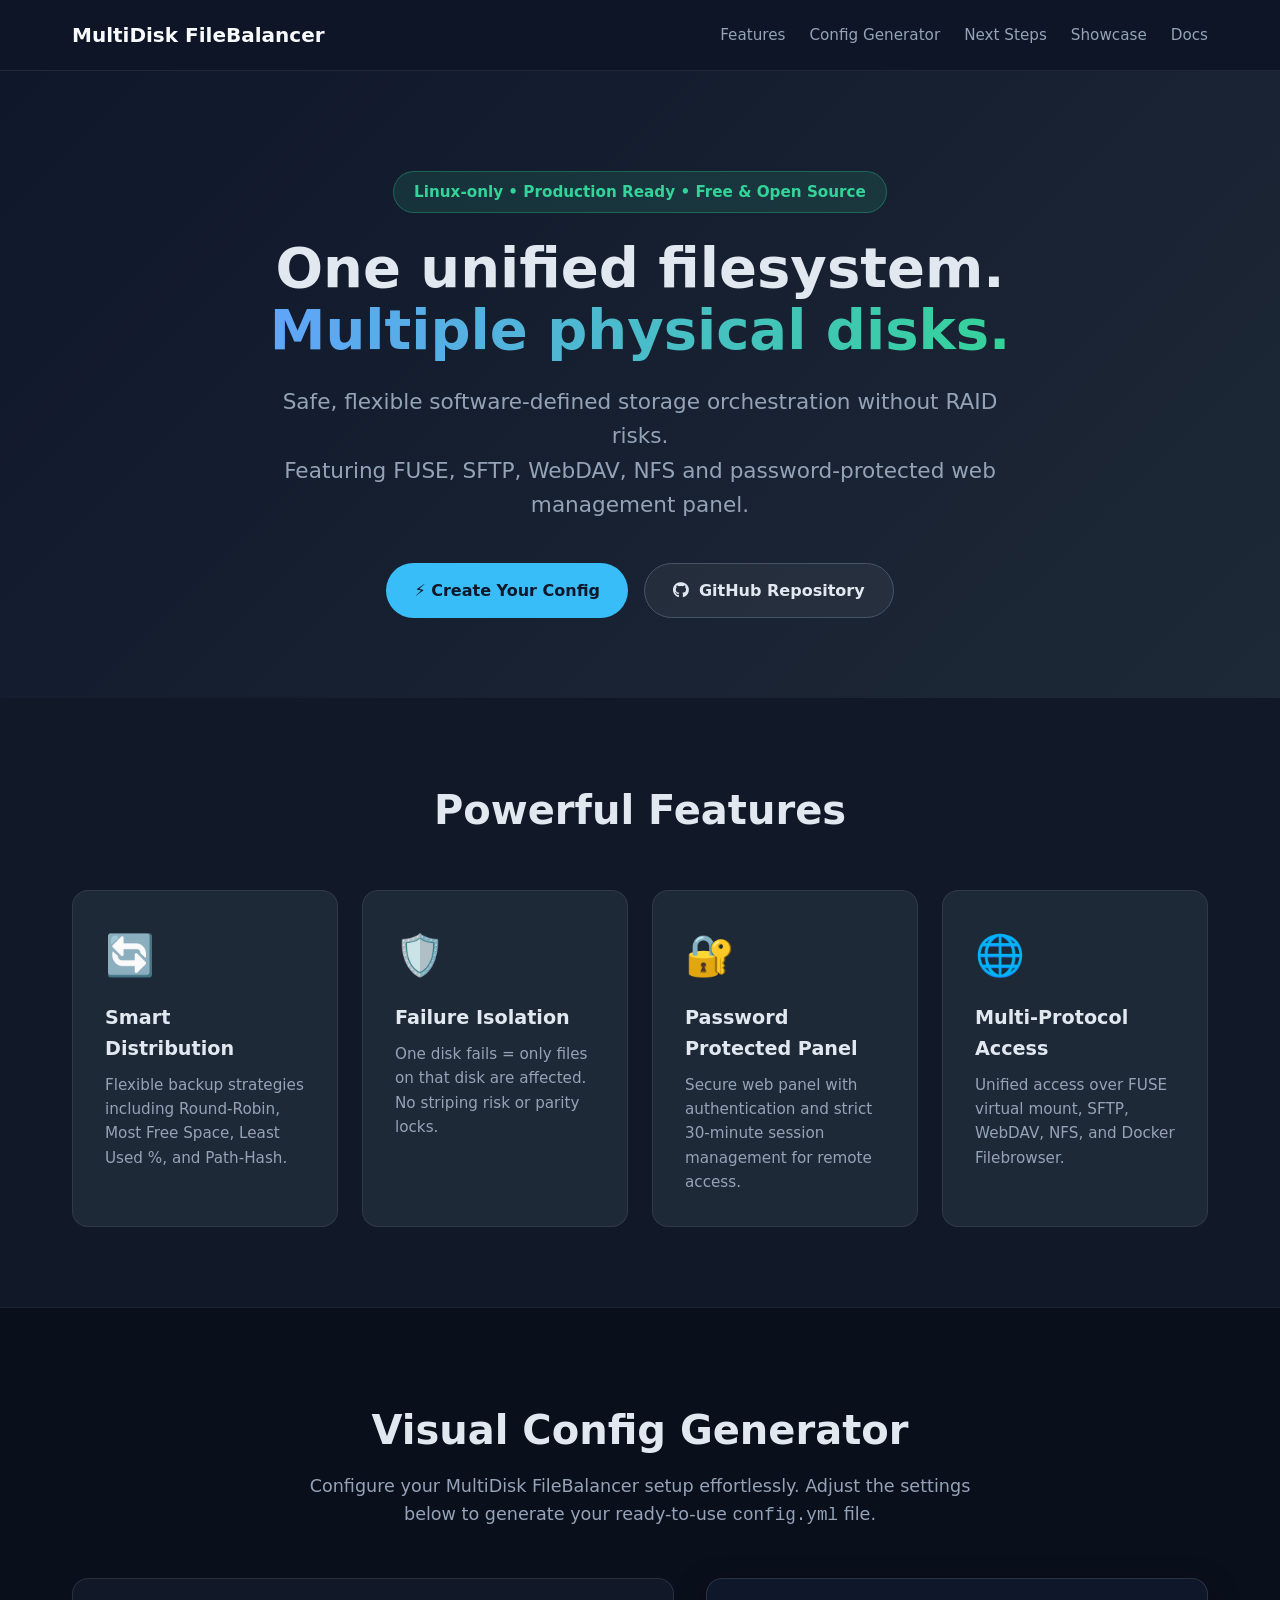
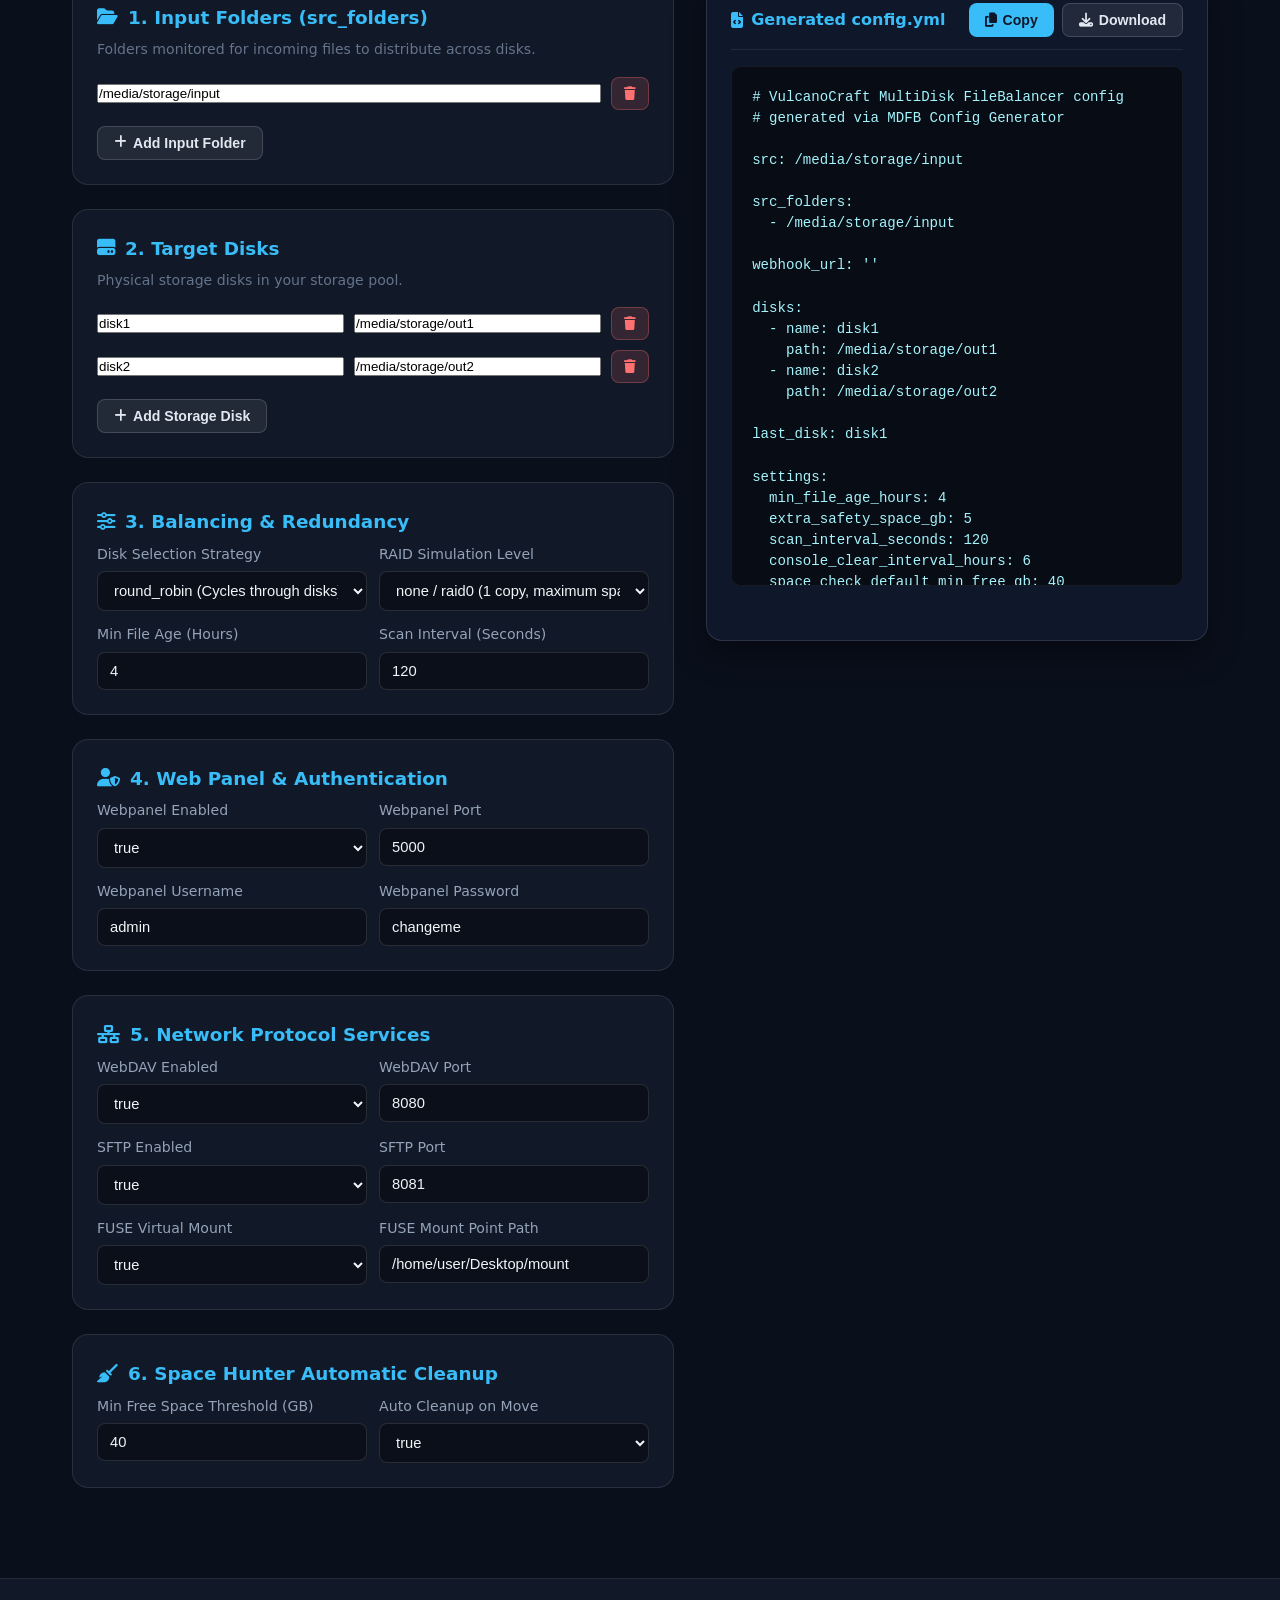
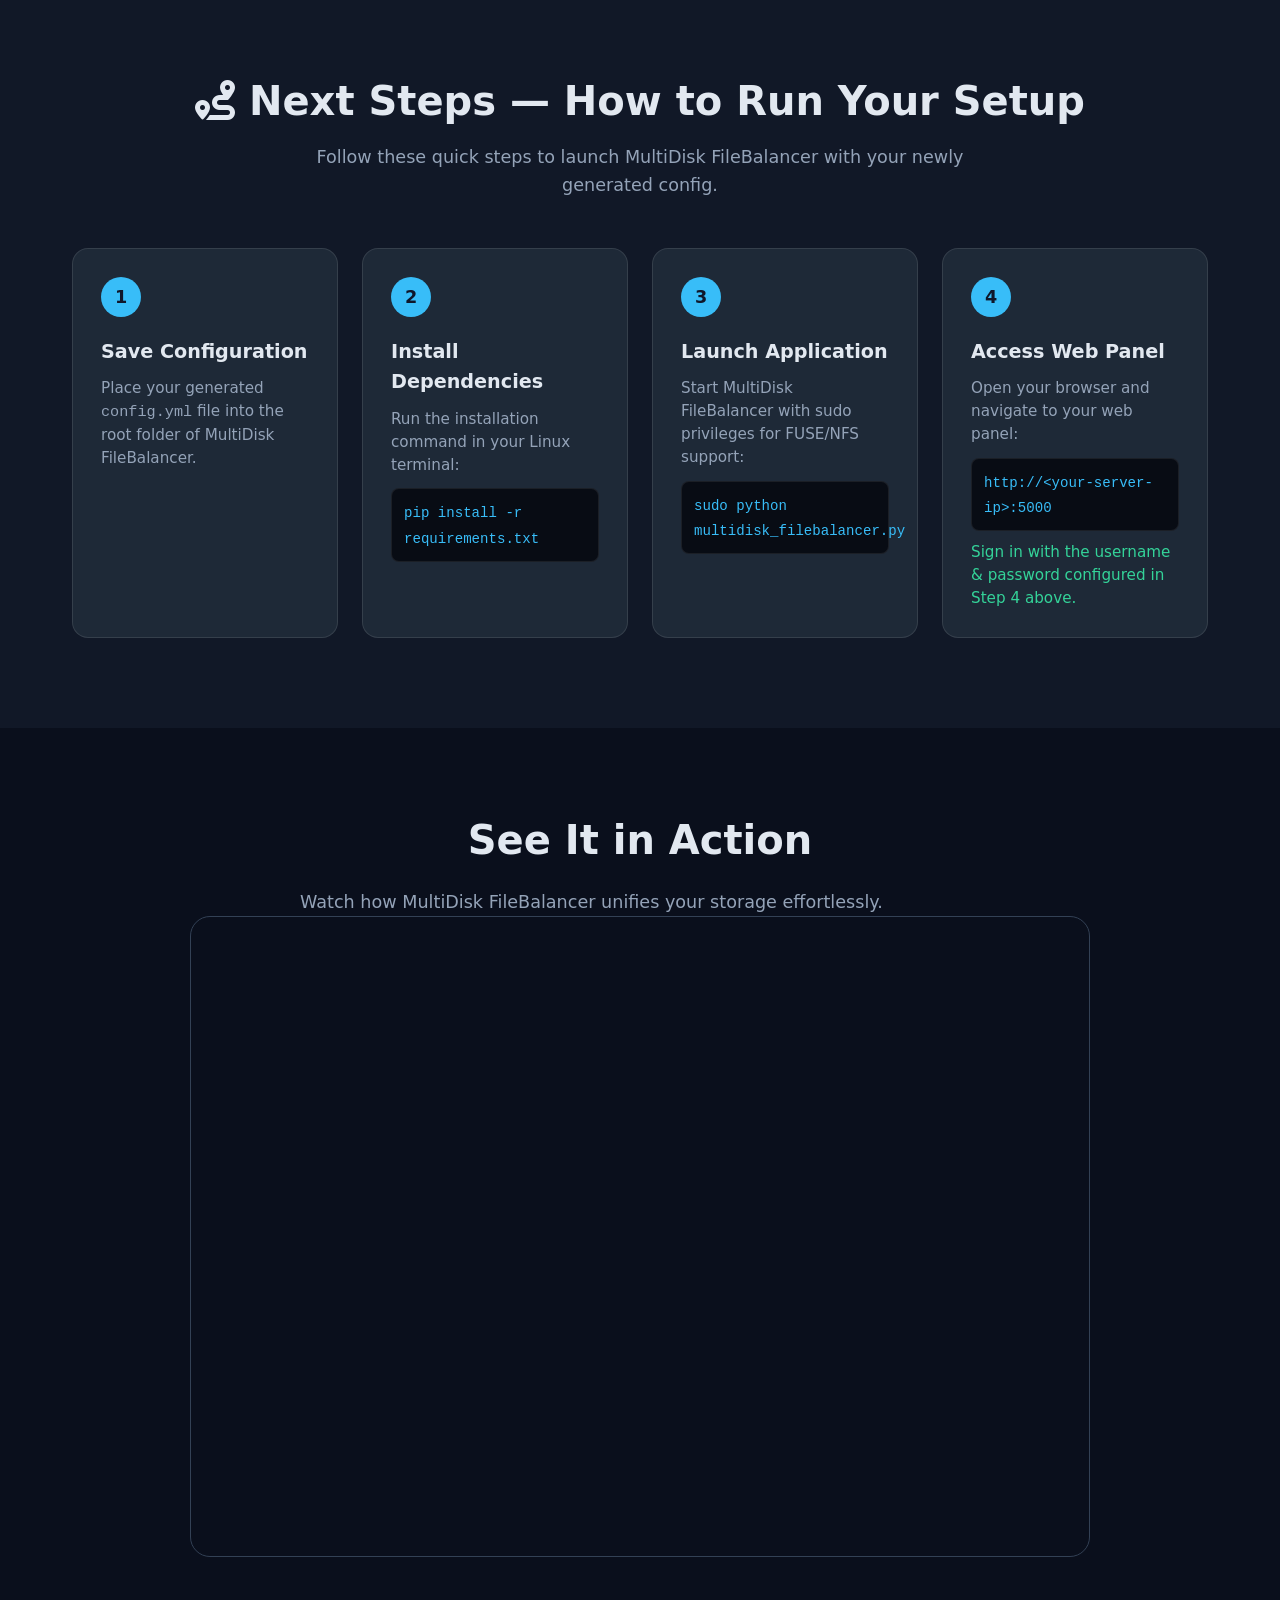
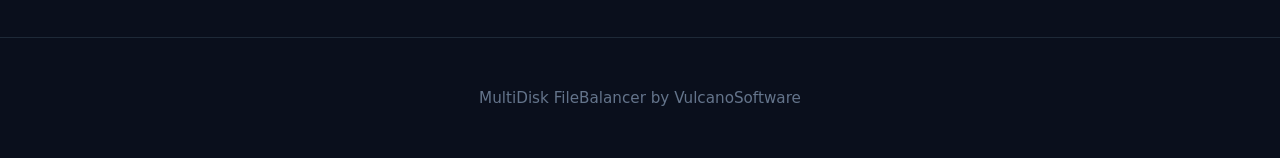
==== showcase_website/index.html @ 79d2a0fc "Add password protection, 30-min session timeout and static config generator website Co-authored-by: " ====
<!DOCTYPE html>
<html lang="en">
<head>
  <meta charset="UTF-8">
  <meta name="viewport" content="width=device-width, initial-scale=1.0">
  <title>MultiDisk FileBalancer — Config Generator & Storage Orchestration</title>
  <link rel="stylesheet" href="styles.css">
  <link rel="stylesheet" href="https://cdnjs.cloudflare.com/ajax/libs/font-awesome/6.6.0/css/all.min.css">
</head>
<body>

  <!-- Navigation -->
  <header class="navbar">
    <div class="container nav-container">
      <div class="brand">
        <img src="../logo.png" alt="MDFB Logo" class="nav-logo" onerror="this.style.display='none'">
        <span class="brand-name">MultiDisk FileBalancer</span>
      </div>
      <nav class="nav-links">
        <a href="#features">Features</a>
        <a href="#config-generator">Config Generator</a>
        <a href="#next-steps">Next Steps</a>
        <a href="#video">Showcase</a>
        <a href="https://docs.mdfb.vulcanocraft.com/" target="_blank">Docs</a>
      </nav>
    </div>
  </header>

  <!-- Hero -->
  <section class="hero">
    <div class="container">
      <div class="badge">Linux-only • Production Ready • Free & Open Source</div>
      
      <h1>One unified filesystem.<br>
      <span>Multiple physical disks.</span></h1>
      
      <p class="subtitle">
        Safe, flexible software-defined storage orchestration without RAID risks.<br>
        Featuring FUSE, SFTP, WebDAV, NFS and password-protected web management panel.
      </p>

      <div class="cta-buttons">
        <a href="#config-generator" class="btn primary">
          ⚡ Create Your Config
        </a>
        <a href="https://github.com/VulcanoSoftware/MultiDiskFileBalancer" target="_blank" class="btn secondary">
          <i class="fab fa-github"></i> GitHub Repository
        </a>
      </div>
    </div>
  </section>

  <!-- Features -->
  <section id="features" class="features">
    <div class="container">
      <h2>Powerful Features</h2>
      <div class="grid">
        <div class="card">
          <div class="icon">🔄</div>
          <h3>Smart Distribution</h3>
          <p>Flexible backup strategies including Round-Robin, Most Free Space, Least Used %, and Path-Hash.</p>
        </div>
        <div class="card">
          <div class="icon">🛡️</div>
          <h3>Failure Isolation</h3>
          <p>One disk fails = only files on that disk are affected. No striping risk or parity locks.</p>
        </div>
        <div class="card">
          <div class="icon">🔐</div>
          <h3>Password Protected Panel</h3>
          <p>Secure web panel with authentication and strict 30-minute session management for remote access.</p>
        </div>
        <div class="card">
          <div class="icon">🌐</div>
          <h3>Multi-Protocol Access</h3>
          <p>Unified access over FUSE virtual mount, SFTP, WebDAV, NFS, and Docker Filebrowser.</p>
        </div>
      </div>
    </div>
  </section>

  <!-- Interactive Config Generator -->
  <section id="config-generator" class="generator-section">
    <div class="container">
      <div class="section-header">
        <h2>Visual Config Generator</h2>
        <p class="section-subtitle">Configure your MultiDisk FileBalancer setup effortlessly. Adjust the settings below to generate your ready-to-use <code>config.yml</code> file.</p>
      </div>

      <div class="generator-layout">
        <!-- Form Options -->
        <div class="generator-form">
          <!-- Step 1: Input Folders -->
          <div class="form-group-card">
            <h3><i class="fas fa-folder-open"></i> 1. Input Folders (src_folders)</h3>
            <p class="form-hint">Folders monitored for incoming files to distribute across disks.</p>
            <div id="srcFoldersContainer" class="dynamic-list"></div>
            <button type="button" class="btn-sm secondary" id="addSrcFolderBtn"><i class="fas fa-plus"></i> Add Input Folder</button>
          </div>

          <!-- Step 2: Storage Disks -->
          <div class="form-group-card">
            <h3><i class="fas fa-hdd"></i> 2. Target Disks</h3>
            <p class="form-hint">Physical storage disks in your storage pool.</p>
            <div id="disksContainer" class="dynamic-list"></div>
            <button type="button" class="btn-sm secondary" id="addDiskBtn"><i class="fas fa-plus"></i> Add Storage Disk</button>
          </div>

          <!-- Step 3: Strategy & RAID Simulation -->
          <div class="form-group-card">
            <h3><i class="fas fa-sliders-h"></i> 3. Balancing & Redundancy</h3>
            <div class="form-grid">
              <div class="field">
                <label for="cfg_backup_strategy">Disk Selection Strategy</label>
                <select id="cfg_backup_strategy">
                  <option value="round_robin">round_robin (Cycles through disks)</option>
                  <option value="most_free_space">most_free_space (Picks disk with most free bytes)</option>
                  <option value="least_used_pct">least_used_pct (Picks disk with lowest % used)</option>
                  <option value="path_hash">path_hash (Deterministic hash-based placement)</option>
                </select>
              </div>
              <div class="field">
                <label for="cfg_raid_simulation">RAID Simulation Level</label>
                <select id="cfg_raid_simulation">
                  <option value="none">none / raid0 (1 copy, maximum space)</option>
                  <option value="raid1">raid1 (2 copies mirrored)</option>
                  <option value="raid5">raid5 (2 copies software raid)</option>
                  <option value="raid6">raid6 (3 copies software raid)</option>
                  <option value="raid10">raid10 (2 copies in pair)</option>
                </select>
              </div>
              <div class="field">
                <label for="cfg_min_file_age_hours">Min File Age (Hours)</label>
                <input type="number" id="cfg_min_file_age_hours" value="4" min="0">
              </div>
              <div class="field">
                <label for="cfg_scan_interval_seconds">Scan Interval (Seconds)</label>
                <input type="number" id="cfg_scan_interval_seconds" value="120" min="1">
              </div>
            </div>
          </div>

          <!-- Step 4: Web Management Panel & Security -->
          <div class="form-group-card">
            <h3><i class="fas fa-user-shield"></i> 4. Web Panel & Authentication</h3>
            <div class="form-grid">
              <div class="field">
                <label for="cfg_webpanel_enabled">Webpanel Enabled</label>
                <select id="cfg_webpanel_enabled">
                  <option value="true">true</option>
                  <option value="false">false</option>
                </select>
              </div>
              <div class="field">
                <label for="cfg_webpanel_port">Webpanel Port</label>
                <input type="number" id="cfg_webpanel_port" value="5000" min="1" max="65535">
              </div>
              <div class="field">
                <label for="cfg_webpanel_username">Webpanel Username</label>
                <input type="text" id="cfg_webpanel_username" value="admin" placeholder="admin">
              </div>
              <div class="field">
                <label for="cfg_webpanel_password">Webpanel Password</label>
                <input type="text" id="cfg_webpanel_password" value="changeme" placeholder="Password">
              </div>
            </div>
          </div>

          <!-- Step 5: Network Access Services -->
          <div class="form-group-card">
            <h3><i class="fas fa-network-wired"></i> 5. Network Protocol Services</h3>
            <div class="form-grid">
              <div class="field">
                <label for="cfg_webdav_enabled">WebDAV Enabled</label>
                <select id="cfg_webdav_enabled">
                  <option value="true">true</option>
                  <option value="false">false</option>
                </select>
              </div>
              <div class="field">
                <label for="cfg_webdav_port">WebDAV Port</label>
                <input type="number" id="cfg_webdav_port" value="8080" min="1" max="65535">
              </div>
              <div class="field">
                <label for="cfg_sftp_enabled">SFTP Enabled</label>
                <select id="cfg_sftp_enabled">
                  <option value="true">true</option>
                  <option value="false">false</option>
                </select>
              </div>
              <div class="field">
                <label for="cfg_sftp_port">SFTP Port</label>
                <input type="number" id="cfg_sftp_port" value="8081" min="1" max="65535">
              </div>
              <div class="field">
                <label for="cfg_fuse_enabled">FUSE Virtual Mount</label>
                <select id="cfg_fuse_enabled">
                  <option value="true">true</option>
                  <option value="false">false</option>
                </select>
              </div>
              <div class="field">
                <label for="cfg_fuse_mount_point">FUSE Mount Point Path</label>
                <input type="text" id="cfg_fuse_mount_point" value="/home/user/Desktop/mount">
              </div>
            </div>
          </div>

          <!-- Step 6: Space Hunter Cleanup -->
          <div class="form-group-card">
            <h3><i class="fas fa-broom"></i> 6. Space Hunter Automatic Cleanup</h3>
            <div class="form-grid">
              <div class="field">
                <label for="cfg_space_check_default_min_free_gb">Min Free Space Threshold (GB)</label>
                <input type="number" id="cfg_space_check_default_min_free_gb" value="40" min="0">
              </div>
              <div class="field">
                <label for="cfg_auto_cleanup_on_move">Auto Cleanup on Move</label>
                <select id="cfg_auto_cleanup_on_move">
                  <option value="true">true</option>
                  <option value="false">false</option>
                </select>
              </div>
            </div>
          </div>
        </div>

        <!-- Output Preview -->
        <div class="generator-preview">
          <div class="preview-card">
            <div class="preview-header">
              <span class="preview-title"><i class="fas fa-file-code"></i> Generated config.yml</span>
              <div class="preview-actions">
                <button type="button" class="btn-sm primary" id="copyConfigBtn"><i class="fas fa-copy"></i> Copy</button>
                <button type="button" class="btn-sm secondary" id="downloadConfigBtn"><i class="fas fa-download"></i> Download</button>
              </div>
            </div>
            <pre class="yaml-output" id="yamlOutput"></pre>
            <div class="copy-status" id="copyStatus"></div>
          </div>
        </div>
      </div>
    </div>
  </section>

  <!-- Next Steps Guide -->
  <section id="next-steps" class="next-steps-section">
    <div class="container">
      <div class="section-header">
        <h2><i class="fas fa-route"></i> Next Steps — How to Run Your Setup</h2>
        <p class="section-subtitle">Follow these quick steps to launch MultiDisk FileBalancer with your newly generated config.</p>
      </div>

      <div class="steps-grid">
        <div class="step-card">
          <div class="step-number">1</div>
          <h3>Save Configuration</h3>
          <p>Place your generated <code>config.yml</code> file into the root folder of MultiDisk FileBalancer.</p>
        </div>

        <div class="step-card">
          <div class="step-number">2</div>
          <h3>Install Dependencies</h3>
          <p>Run the installation command in your Linux terminal:</p>
          <div class="code-box">
            <code>pip install -r requirements.txt</code>
          </div>
        </div>

        <div class="step-card">
          <div class="step-number">3</div>
          <h3>Launch Application</h3>
          <p>Start MultiDisk FileBalancer with sudo privileges for FUSE/NFS support:</p>
          <div class="code-box">
            <code>sudo python multidisk_filebalancer.py</code>
          </div>
        </div>

        <div class="step-card">
          <div class="step-number">4</div>
          <h3>Access Web Panel</h3>
          <p>Open your browser and navigate to your web panel:</p>
          <div class="code-box">
            <code>http://&lt;your-server-ip&gt;:5000</code>
          </div>
          <p class="step-hint">Sign in with the username & password configured in Step 4 above.</p>
        </div>
      </div>
    </div>
  </section>

  <!-- Showcase Video -->
  <section id="video" class="showcase-video">
    <div class="container">
      <h2>See It in Action</h2>
      <p class="section-subtitle">Watch how MultiDisk FileBalancer unifies your storage effortlessly.</p>
      <div class="video-wrapper">
        <iframe
          src="https://www.youtube.com/embed/DjFaZPutRro"
          title="MultiDisk FileBalancer Showcase"
          frameborder="0"
          allow="accelerometer; autoplay; clipboard-write; encrypted-media; gyroscope; picture-in-picture; web-share"
          allowfullscreen>
        </iframe>
      </div>
    </div>
  </section>

  <footer>
    <p>MultiDisk FileBalancer by VulcanoSoftware</p>
  </footer>

  <script src="script.js"></script>
</body>
</html>
---- showcase_website/styles.css ----
* {
  margin: 0;
  padding: 0;
  box-sizing: border-box;
}

body {
  font-family: 'Inter', system-ui, -apple-system, sans-serif;
  background: #0a0f1c;
  color: #e2e8f0;
  line-height: 1.6;
}

.container {
  max-width: 1200px;
  margin: 0 auto;
  padding: 0 2rem;
}

/* Navbar */
.navbar {
  background: rgba(15, 23, 42, 0.85);
  backdrop-filter: blur(12px);
  position: sticky;
  top: 0;
  z-index: 100;
  border-bottom: 1px solid rgba(255, 255, 255, 0.08);
}

.nav-container {
  display: flex;
  align-items: center;
  justify-content: space-between;
  height: 70px;
}

.brand {
  display: flex;
  align-items: center;
  gap: 12px;
}

.nav-logo {
  width: 36px;
  height: 36px;
}

.brand-name {
  font-size: 1.25rem;
  font-weight: 750;
  color: #f8fafc;
}

.nav-links {
  display: flex;
  gap: 1.5rem;
}

.nav-links a {
  color: #94a3b8;
  text-decoration: none;
  font-size: 0.95rem;
  font-weight: 500;
  transition: color 0.2s;
}

.nav-links a:hover {
  color: #38bdf8;
}

/* Hero */
.hero {
  background: linear-gradient(135deg, #0f172a 0%, #1e2937 100%);
  padding: 100px 0 80px;
  text-align: center;
}

.badge {
  display: inline-block;
  background: rgba(52, 211, 153, 0.12);
  border: 1px solid rgba(52, 211, 153, 0.3);
  color: #34d399;
  padding: 8px 20px;
  border-radius: 9999px;
  font-size: 0.95rem;
  margin-bottom: 1.5rem;
  font-weight: 600;
}

h1 {
  font-size: 3.5rem;
  font-weight: 800;
  line-height: 1.1;
  margin-bottom: 1.5rem;
}

h1 span {
  background: linear-gradient(to right, #60a5fa, #34d399);
  -webkit-background-clip: text;
  -webkit-text-fill-color: transparent;
}

.subtitle {
  font-size: 1.35rem;
  color: #94a3b8;
  max-width: 720px;
  margin: 0 auto 2.5rem;
}

.cta-buttons {
  display: flex;
  gap: 1rem;
  justify-content: center;
  flex-wrap: wrap;
}

.btn {
  padding: 14px 28px;
  border-radius: 9999px;
  font-weight: 600;
  text-decoration: none;
  display: inline-flex;
  align-items: center;
  gap: 10px;
  transition: all 0.3s;
  cursor: pointer;
  border: none;
  font-size: 1rem;
}

.btn.primary {
  background: #38bdf8;
  color: #0f172a;
}

.btn.secondary {
  border: 1px solid #475569;
  background: rgba(255, 255, 255, 0.05);
  color: #e2e8f0;
}

.btn:hover {
  transform: translateY(-2px);
  filter: brightness(1.1);
}

.btn-sm {
  padding: 8px 16px;
  border-radius: 8px;
  font-size: 0.88rem;
  font-weight: 600;
  cursor: pointer;
  display: inline-flex;
  align-items: center;
  gap: 6px;
  border: none;
  transition: all 0.2s;
}

.btn-sm.primary {
  background: #38bdf8;
  color: #0f172a;
}

.btn-sm.secondary {
  background: rgba(255, 255, 255, 0.08);
  border: 1px solid rgba(255, 255, 255, 0.15);
  color: #e2e8f0;
}

.btn-sm:hover {
  filter: brightness(1.15);
}

.btn-icon {
  background: rgba(255, 112, 112, 0.15);
  border: 1px solid rgba(255, 112, 112, 0.3);
  color: #ff7070;
  padding: 8px 12px;
  border-radius: 8px;
  cursor: pointer;
  transition: all 0.2s;
}

.btn-icon:hover {
  background: rgba(255, 112, 112, 0.3);
}

/* Features */
.features {
  padding: 80px 0;
  background: #111827;
}

.features h2 {
  text-align: center;
  font-size: 2.5rem;
  margin-bottom: 3rem;
}

.grid {
  display: grid;
  grid-template-columns: repeat(auto-fit, minmax(260px, 1fr));
  gap: 1.5rem;
}

.card {
  background: #1e2937;
  padding: 2rem;
  border-radius: 16px;
  border: 1px solid rgba(255, 255, 255, 0.08);
  transition: all 0.3s;
}

.card:hover {
  transform: translateY(-6px);
  border-color: rgba(56, 189, 248, 0.4);
}

.card h3 {
  margin-bottom: 8px;
  font-size: 1.2rem;
}

.card p {
  color: #94a3b8;
  font-size: 0.95rem;
}

.icon {
  font-size: 2.5rem;
  margin-bottom: 1rem;
}

/* Config Generator Section */
.generator-section {
  padding: 90px 0;
  background: #0a0f1c;
  border-top: 1px solid rgba(255, 255, 255, 0.08);
}

.section-header {
  text-align: center;
  margin-bottom: 3rem;
}

.section-header h2 {
  font-size: 2.5rem;
  font-weight: 800;
  margin-bottom: 10px;
}

.section-subtitle {
  color: #94a3b8;
  font-size: 1.1rem;
  max-width: 680px;
  margin: 0 auto;
}

.generator-layout {
  display: grid;
  grid-template-columns: 1.2fr 1fr;
  gap: 2rem;
  align-items: start;
}

.generator-form {
  display: grid;
  gap: 1.5rem;
}

.form-group-card {
  background: #111827;
  border: 1px solid rgba(255, 255, 255, 0.1);
  padding: 1.5rem;
  border-radius: 16px;
}

.form-group-card h3 {
  font-size: 1.15rem;
  font-weight: 700;
  margin-bottom: 6px;
  color: #38bdf8;
  display: flex;
  align-items: center;
  gap: 10px;
}

.form-hint {
  font-size: 0.88rem;
  color: #64748b;
  margin-bottom: 1rem;
}

.dynamic-list {
  display: grid;
  gap: 10px;
  margin-bottom: 1rem;
}

.list-row {
  display: flex;
  gap: 10px;
  align-items: center;
}

.list-row input {
  flex: 1;
}

.form-grid {
  display: grid;
  grid-template-columns: repeat(2, minmax(0, 1fr));
  gap: 12px;
}

.field label {
  display: block;
  font-size: 0.88rem;
  color: #94a3b8;
  margin-bottom: 6px;
  font-weight: 500;
}

.field input,
.field select {
  width: 100%;
  padding: 10px 12px;
  border-radius: 8px;
  border: 1px solid rgba(255, 255, 255, 0.12);
  background: #0b0f19;
  color: #f1f5f9;
  outline: none;
  font-size: 0.92rem;
  transition: border-color 0.2s;
}

.field input:focus,
.field select:focus {
  border-color: #38bdf8;
}

/* YAML Preview */
.generator-preview {
  position: sticky;
  top: 90px;
}

.preview-card {
  background: #0f172a;
  border: 1px solid rgba(255, 255, 255, 0.12);
  border-radius: 16px;
  padding: 1.5rem;
  box-shadow: 0 12px 32px rgba(0, 0, 0, 0.4);
}

.preview-header {
  display: flex;
  align-items: center;
  justify-content: space-between;
  gap: 10px;
  margin-bottom: 1rem;
  padding-bottom: 12px;
  border-bottom: 1px solid rgba(255, 255, 255, 0.08);
}

.preview-title {
  font-weight: 700;
  font-size: 1rem;
  color: #38bdf8;
  display: flex;
  align-items: center;
  gap: 8px;
}

.preview-actions {
  display: flex;
  gap: 8px;
}

.yaml-output {
  background: #080c14;
  color: #a5f3fc;
  padding: 1.25rem;
  border-radius: 10px;
  font-family: ui-monospace, SFMono-Regular, Menlo, Monaco, Consolas, monospace;
  font-size: 0.88rem;
  line-height: 1.5;
  max-height: 520px;
  overflow-y: auto;
  border: 1px solid rgba(255, 255, 255, 0.06);
  white-space: pre-wrap;
  word-break: break-all;
}

.copy-status {
  margin-top: 10px;
  font-size: 0.88rem;
  color: #34d399;
  min-height: 20px;
  font-weight: 600;
  opacity: 0;
  transition: opacity 0.3s;
}

.copy-status.active {
  opacity: 1;
}

/* Next Steps Section */
.next-steps-section {
  padding: 90px 0;
  background: #111827;
  border-top: 1px solid rgba(255, 255, 255, 0.08);
}

.steps-grid {
  display: grid;
  grid-template-columns: repeat(auto-fit, minmax(260px, 1fr));
  gap: 1.5rem;
  margin-top: 2rem;
}

.step-card {
  background: #1e2937;
  border: 1px solid rgba(255, 255, 255, 0.1);
  border-radius: 16px;
  padding: 1.75rem;
  position: relative;
}

.step-number {
  width: 40px;
  height: 40px;
  border-radius: 50%;
  background: #38bdf8;
  color: #0f172a;
  display: flex;
  align-items: center;
  justify-content: center;
  font-weight: 800;
  font-size: 1.1rem;
  margin-bottom: 1.25rem;
}

.step-card h3 {
  font-size: 1.2rem;
  margin-bottom: 10px;
}

.step-card p {
  color: #94a3b8;
  font-size: 0.95rem;
  line-height: 1.5;
}

.code-box {
  margin-top: 12px;
  background: #080c14;
  padding: 10px 12px;
  border-radius: 8px;
  border: 1px solid rgba(255, 255, 255, 0.08);
}

.code-box code {
  color: #38bdf8;
  font-family: ui-monospace, SFMono-Regular, Menlo, Monaco, Consolas, monospace;
  font-size: 0.88rem;
}

.step-hint {
  margin-top: 10px;
  font-size: 0.85rem;
  color: #34d399 !important;
}

/* Showcase Video */
.showcase-video {
  padding: 80px 0;
  background: #0a0f1c;
}

.showcase-video h2 {
  text-align: center;
  font-size: 2.5rem;
  margin-bottom: 1rem;
}

.video-wrapper {
  position: relative;
  padding-bottom: 56.25%;
  height: 0;
  overflow: hidden;
  border-radius: 20px;
  border: 1px solid #334155;
  max-width: 900px;
  margin: 0 auto;
}

.video-wrapper iframe {
  position: absolute;
  top: 0;
  left: 0;
  width: 100%;
  height: 100%;
}

/* Footer */
footer {
  text-align: center;
  padding: 3rem 0;
  background: #0a0f1c;
  border-top: 1px solid #1e2937;
  color: #64748b;
  font-size: 0.95rem;
}

@media (max-width: 992px) {
  .generator-layout {
    grid-template-columns: 1fr;
  }
  .generator-preview {
    position: static;
  }
  .form-grid {
    grid-template-columns: 1fr;
  }
}
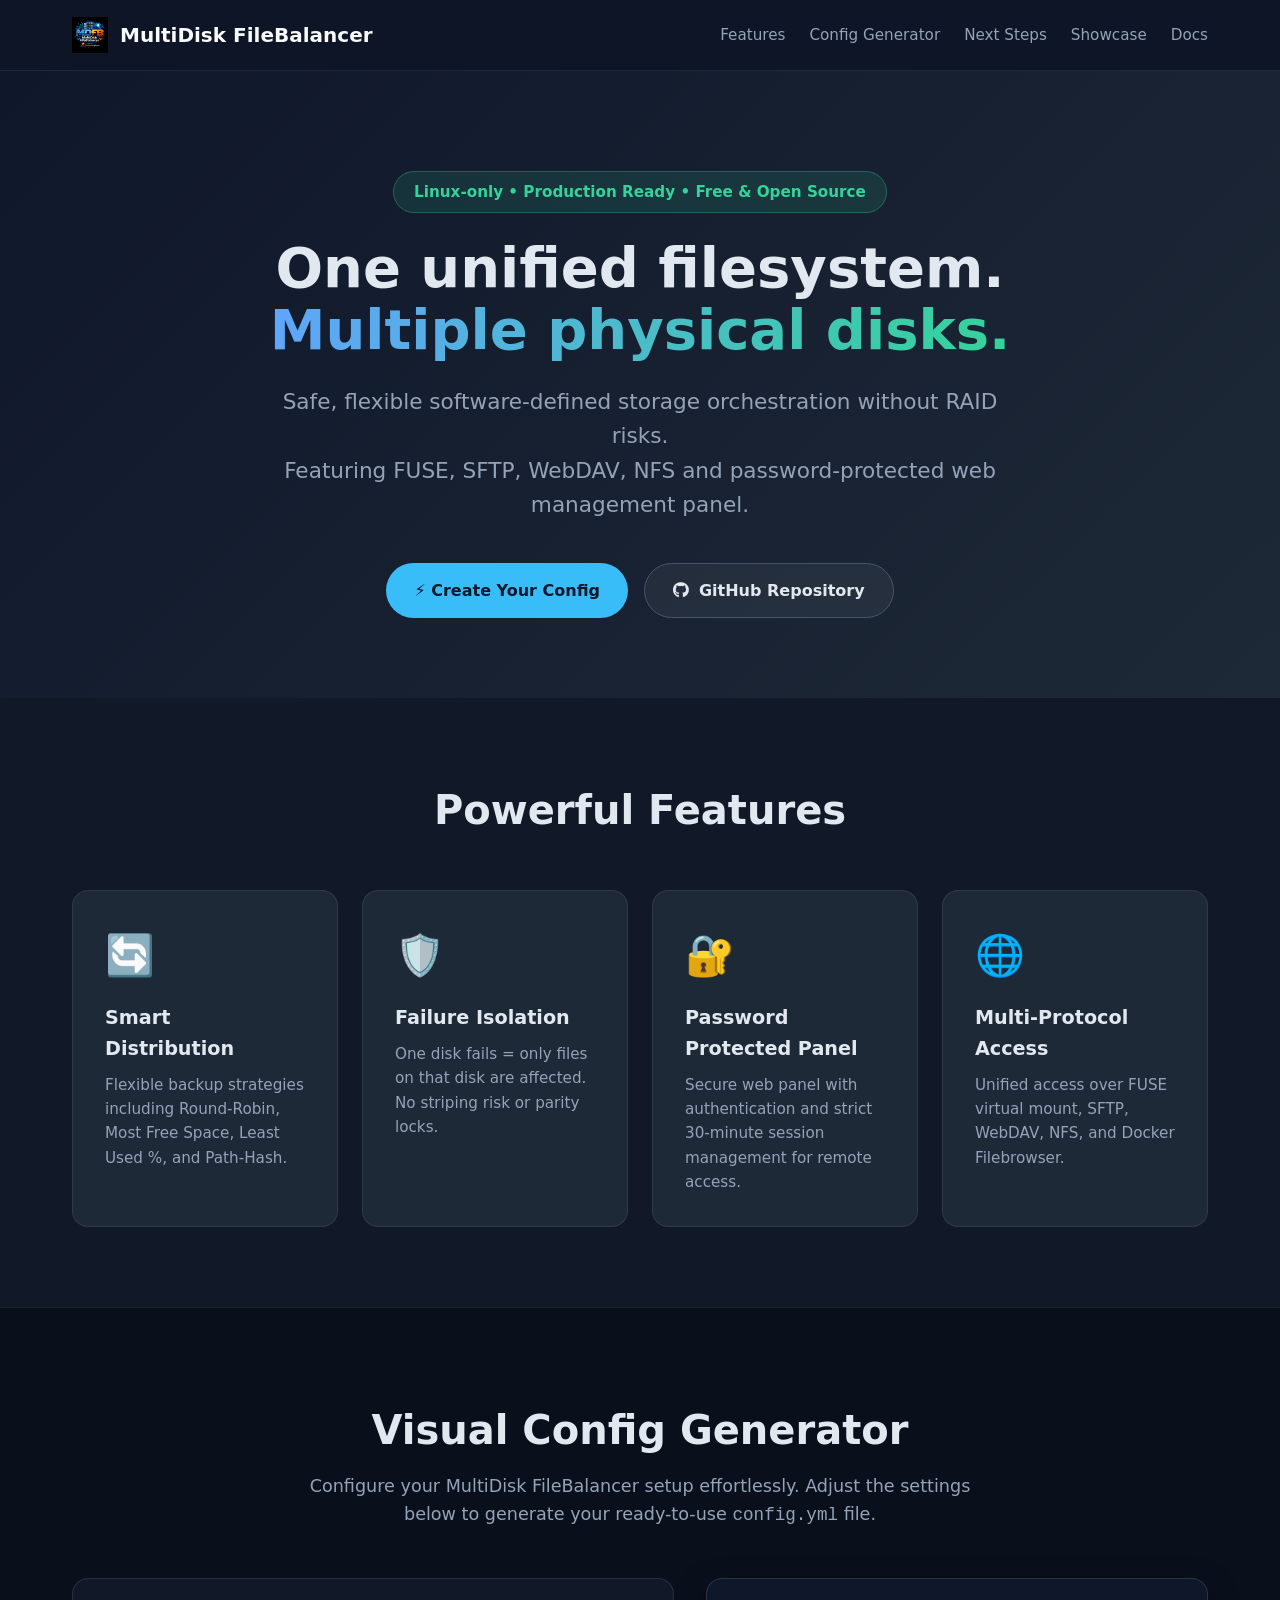
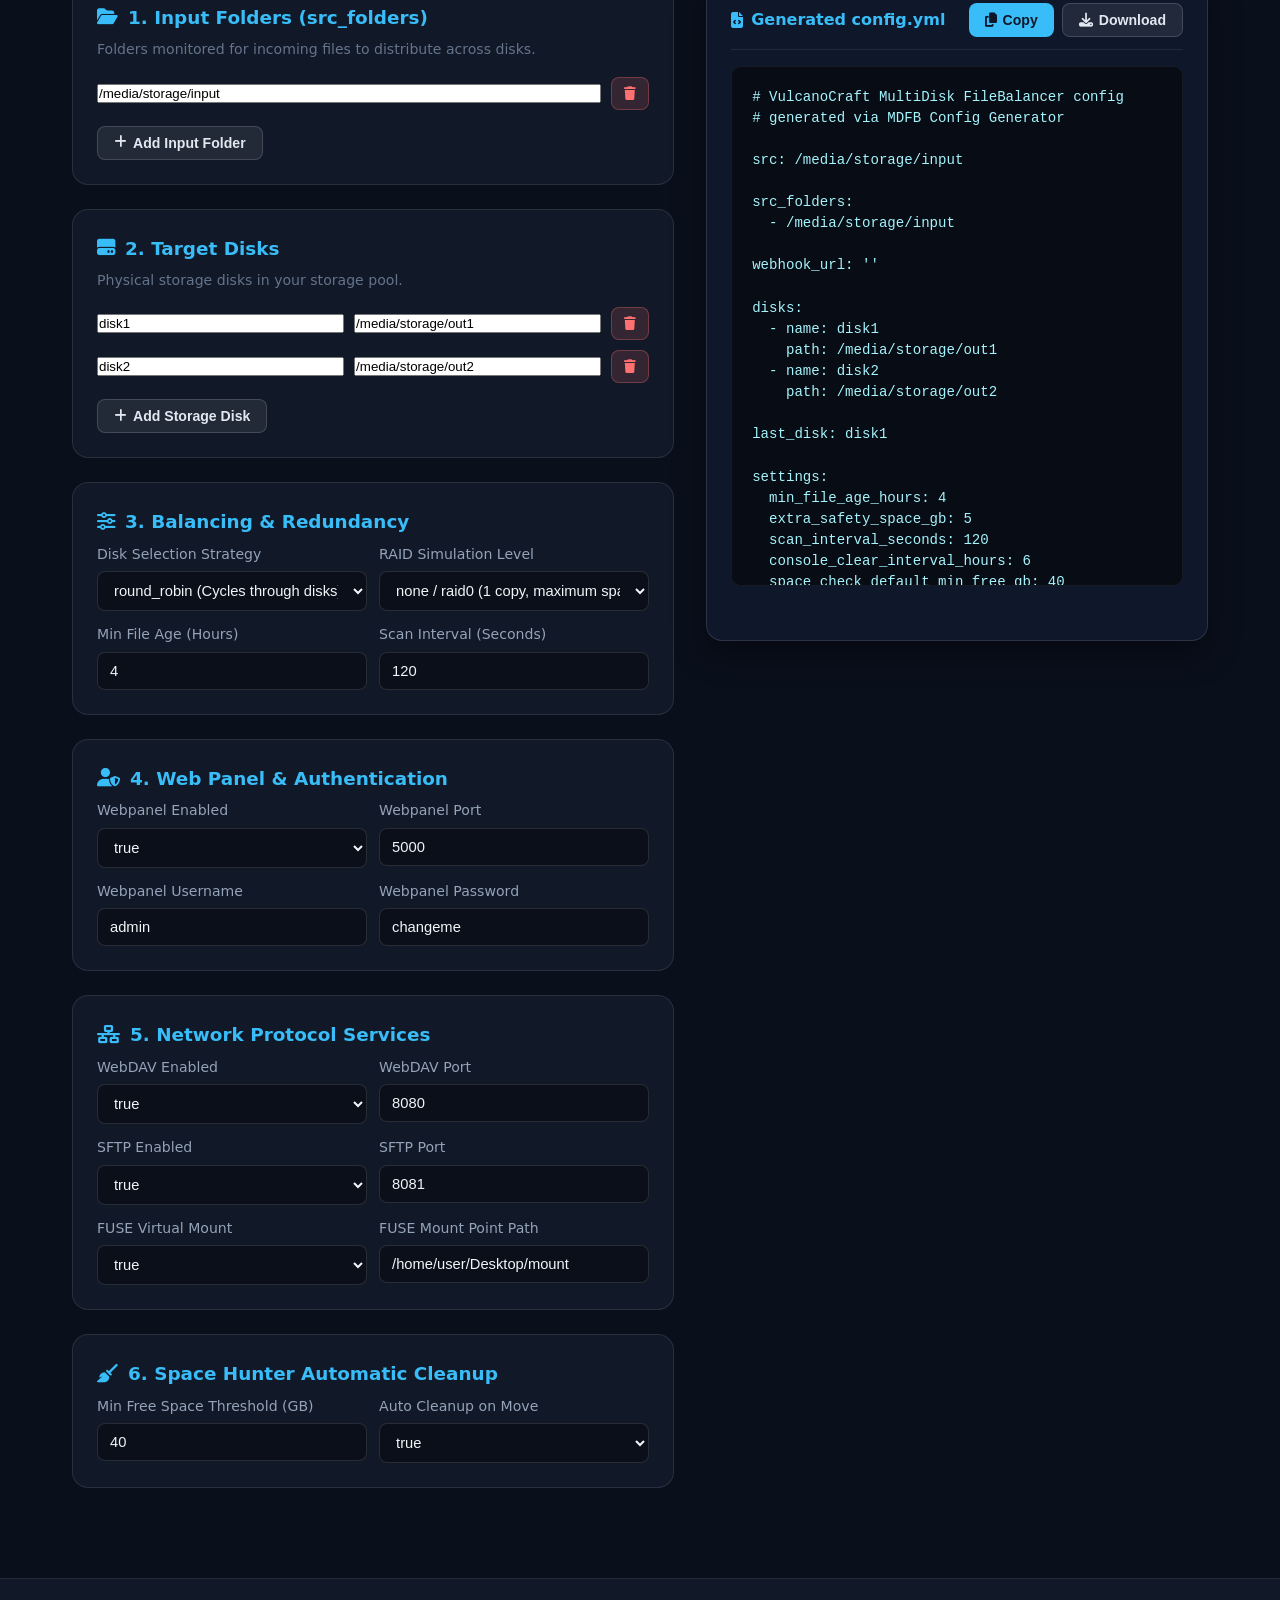
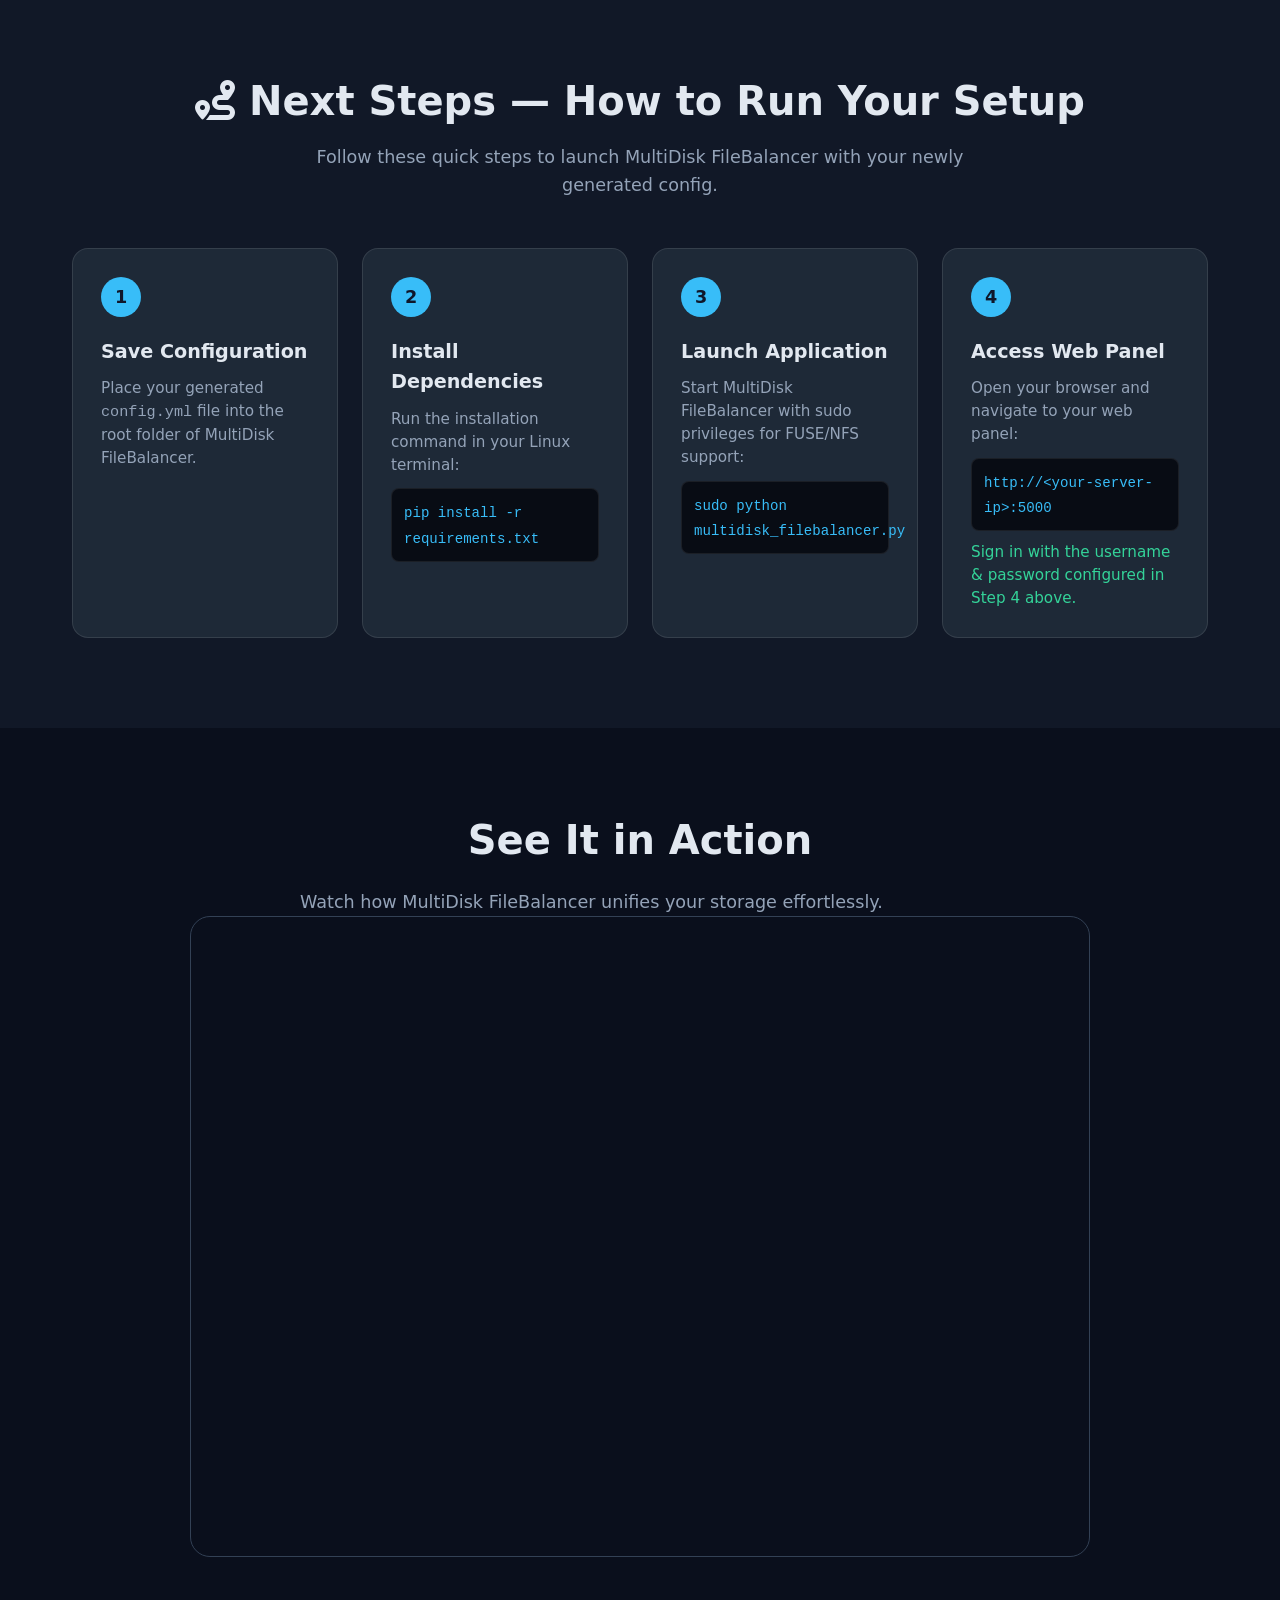
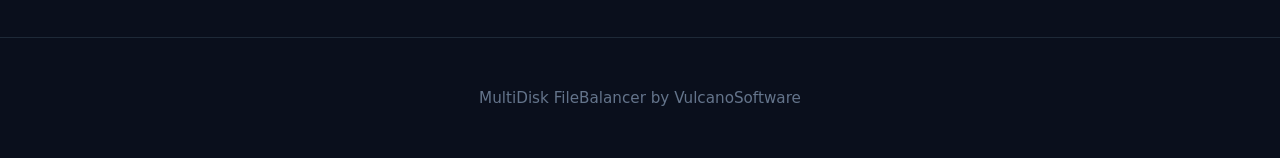
==== commit 173adf95: "Add GitHub Pages workflow and assets for static config generator website Co-authored-by: VulcanoSoft" ====
--- a/showcase_website/index.html
+++ b/showcase_website/index.html
@@ -13,7 +13,7 @@
   <header class="navbar">
     <div class="container nav-container">
       <div class="brand">
-        <img src="../logo.png" alt="MDFB Logo" class="nav-logo" onerror="this.style.display='none'">
+        <img src="logo.png" alt="MDFB Logo" class="nav-logo" onerror="this.style.display='none'">
         <span class="brand-name">MultiDisk FileBalancer</span>
       </div>
       <nav class="nav-links">
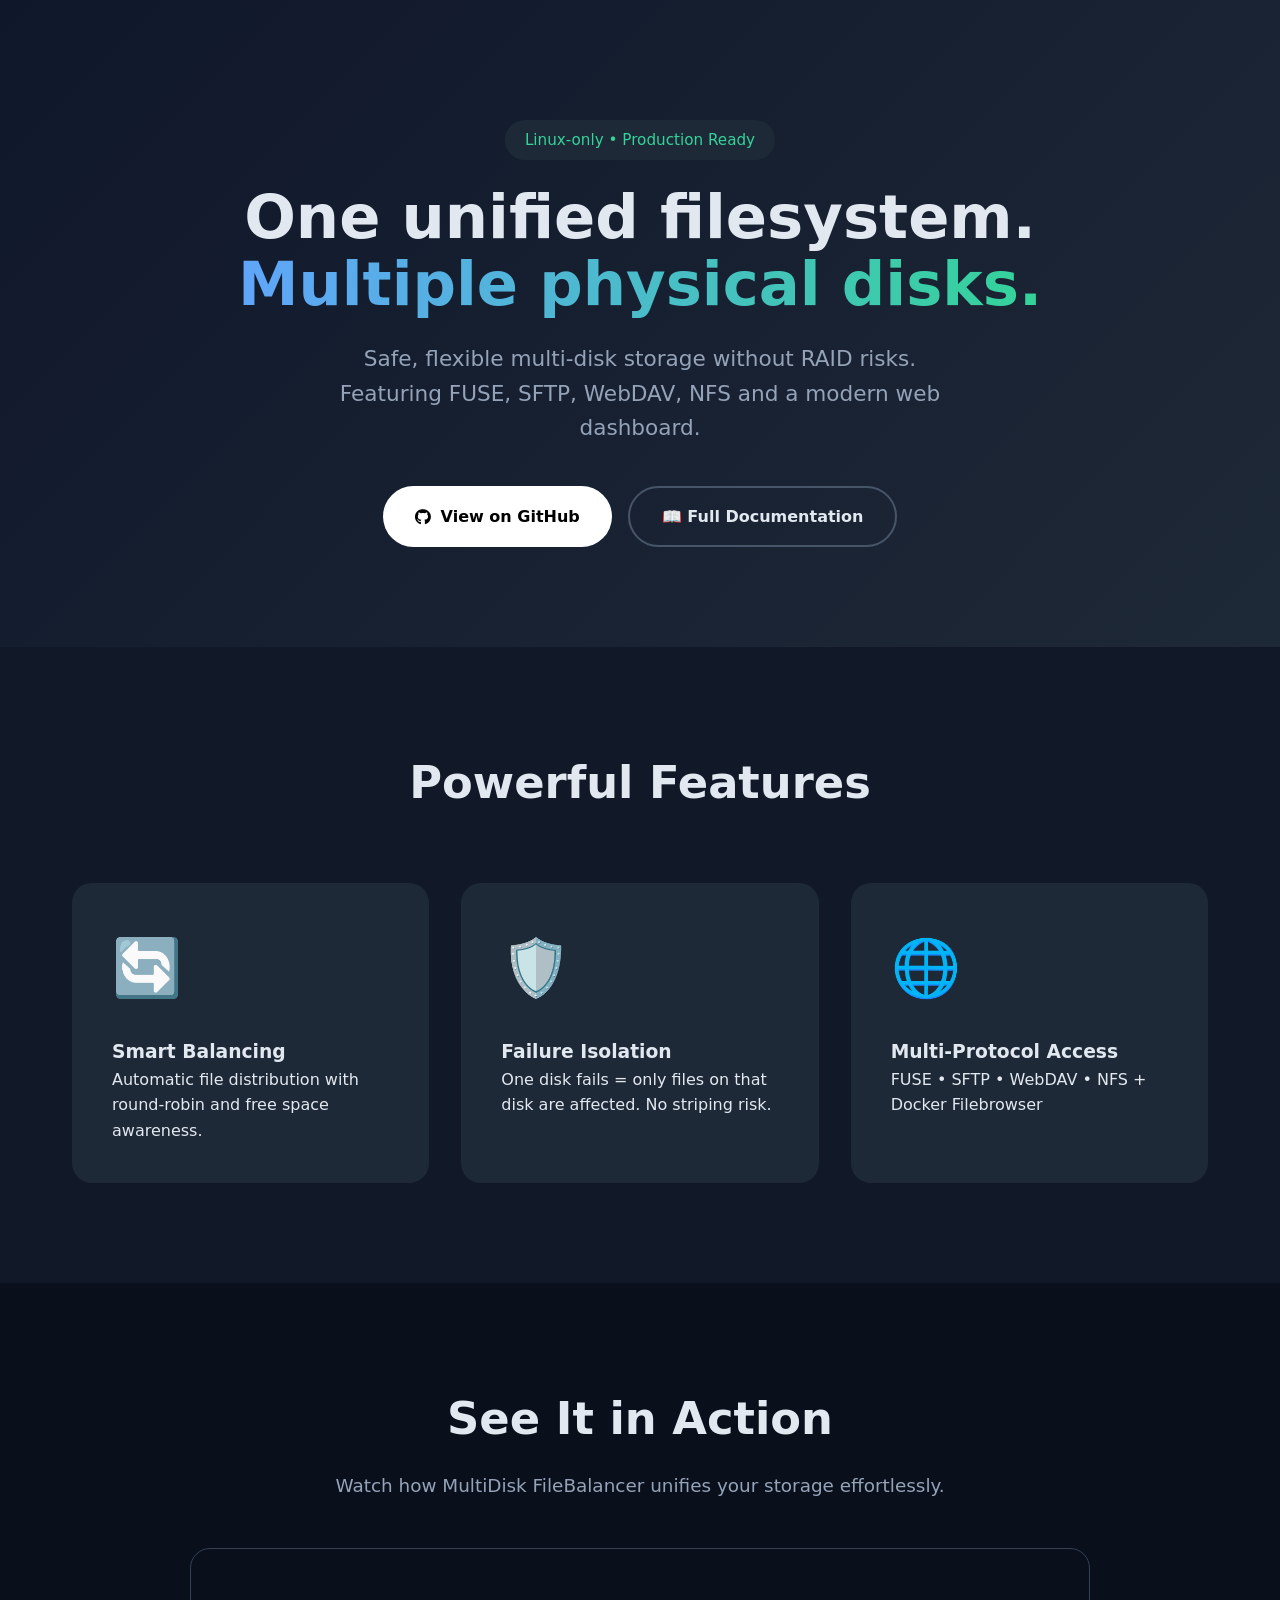
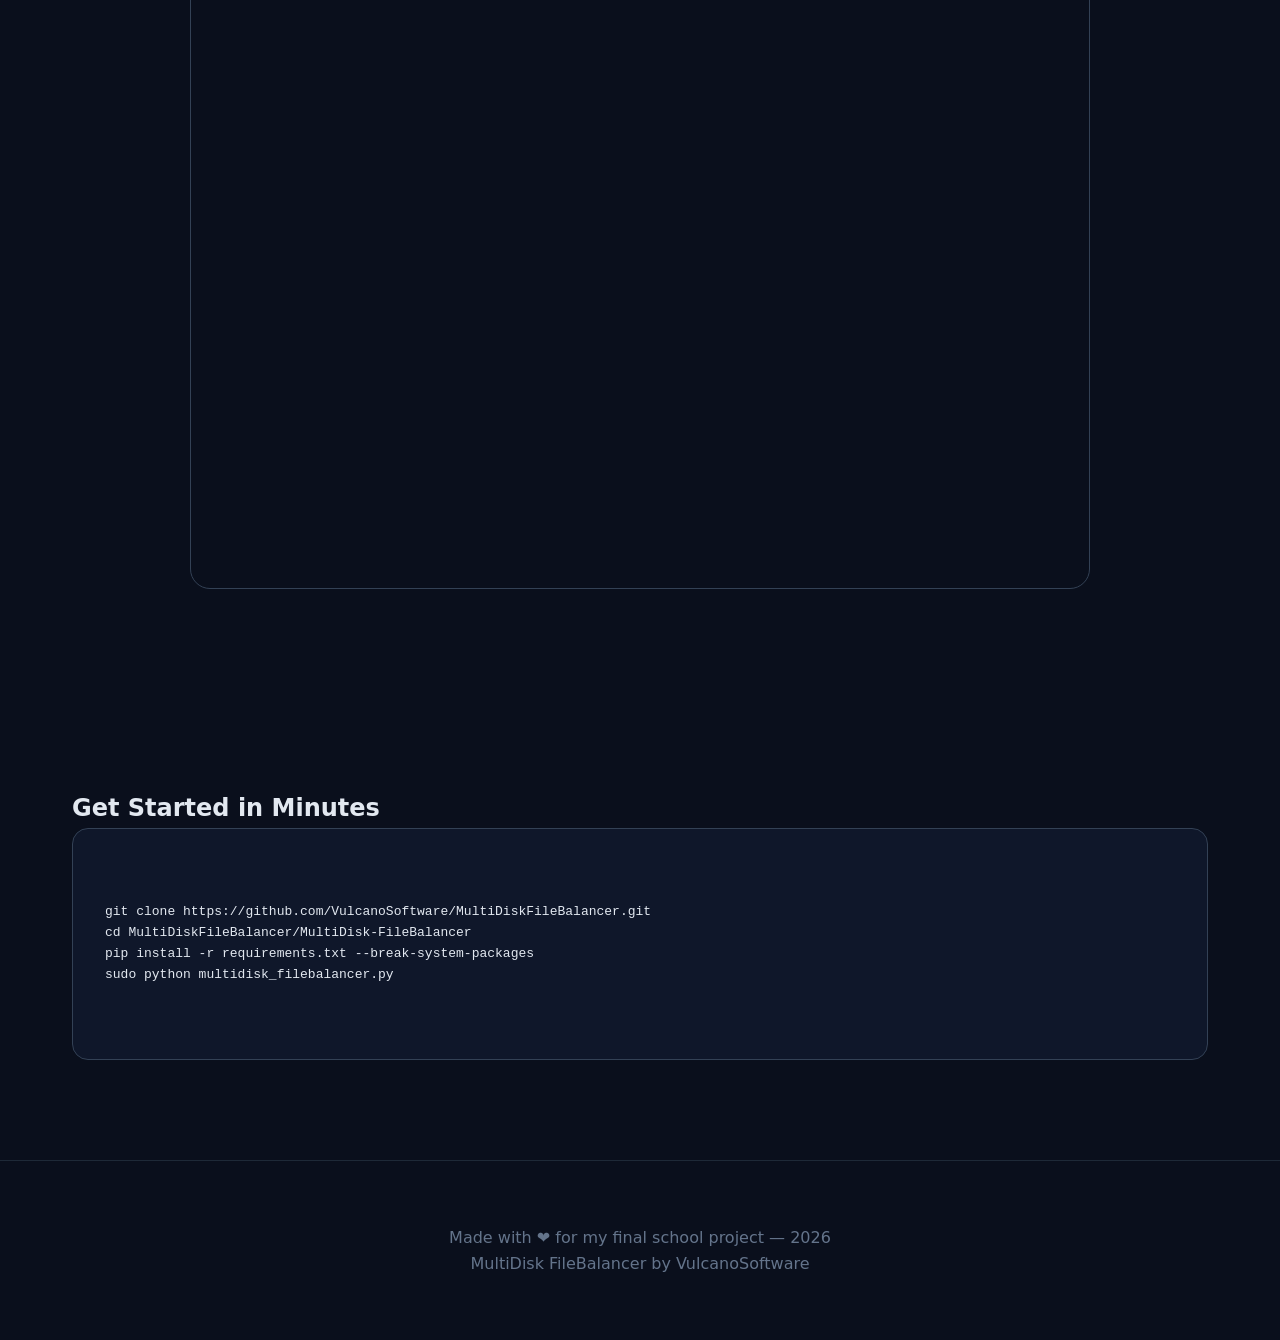
==== commit 8789248c: "Add password protection, strict session handling, and config generator - Added username/password aut" ====
--- a/showcase_website/index.html
+++ b/showcase_website/index.html
@@ -3,294 +3,62 @@
 <head>
   <meta charset="UTF-8">
   <meta name="viewport" content="width=device-width, initial-scale=1.0">
-  <title>MultiDisk FileBalancer — Config Generator & Storage Orchestration</title>
+  <title>MultiDisk FileBalancer — Unified Multi-Disk Storage</title>
   <link rel="stylesheet" href="styles.css">
   <link rel="stylesheet" href="https://cdnjs.cloudflare.com/ajax/libs/font-awesome/6.6.0/css/all.min.css">
 </head>
 <body>
 
-  <!-- Navigation -->
-  <header class="navbar">
-    <div class="container nav-container">
-      <div class="brand">
-        <img src="logo.png" alt="MDFB Logo" class="nav-logo" onerror="this.style.display='none'">
-        <span class="brand-name">MultiDisk FileBalancer</span>
-      </div>
-      <nav class="nav-links">
-        <a href="#features">Features</a>
-        <a href="#config-generator">Config Generator</a>
-        <a href="#next-steps">Next Steps</a>
-        <a href="#video">Showcase</a>
-        <a href="https://docs.mdfb.vulcanocraft.com/" target="_blank">Docs</a>
-      </nav>
-    </div>
-  </header>
-
   <!-- Hero -->
   <section class="hero">
     <div class="container">
-      <div class="badge">Linux-only • Production Ready • Free & Open Source</div>
+      <div class="badge">Linux-only • Production Ready</div>
       
       <h1>One unified filesystem.<br>
       <span>Multiple physical disks.</span></h1>
       
       <p class="subtitle">
-        Safe, flexible software-defined storage orchestration without RAID risks.<br>
-        Featuring FUSE, SFTP, WebDAV, NFS and password-protected web management panel.
+        Safe, flexible multi-disk storage without RAID risks.<br>
+        Featuring FUSE, SFTP, WebDAV, NFS and a modern web dashboard.
       </p>
 
       <div class="cta-buttons">
-        <a href="#config-generator" class="btn primary">
-          ⚡ Create Your Config
+        <a href="https://github.com/VulcanoSoftware/MultiDiskFileBalancer" target="_blank" class="btn primary">
+          <i class="fab fa-github"></i> View on GitHub
         </a>
-        <a href="https://github.com/VulcanoSoftware/MultiDiskFileBalancer" target="_blank" class="btn secondary">
-          <i class="fab fa-github"></i> GitHub Repository
+        <a href="https://docs.mdfb.vulcanocraft.com/" target="_blank" class="btn secondary">
+          📖 Full Documentation
         </a>
       </div>
     </div>
   </section>
 
   <!-- Features -->
-  <section id="features" class="features">
+  <section class="features">
     <div class="container">
       <h2>Powerful Features</h2>
       <div class="grid">
         <div class="card">
           <div class="icon">🔄</div>
-          <h3>Smart Distribution</h3>
-          <p>Flexible backup strategies including Round-Robin, Most Free Space, Least Used %, and Path-Hash.</p>
+          <h3>Smart Balancing</h3>
+          <p>Automatic file distribution with round-robin and free space awareness.</p>
         </div>
         <div class="card">
           <div class="icon">🛡️</div>
           <h3>Failure Isolation</h3>
-          <p>One disk fails = only files on that disk are affected. No striping risk or parity locks.</p>
-        </div>
-        <div class="card">
-          <div class="icon">🔐</div>
-          <h3>Password Protected Panel</h3>
-          <p>Secure web panel with authentication and strict 30-minute session management for remote access.</p>
+          <p>One disk fails = only files on that disk are affected. No striping risk.</p>
         </div>
         <div class="card">
           <div class="icon">🌐</div>
           <h3>Multi-Protocol Access</h3>
-          <p>Unified access over FUSE virtual mount, SFTP, WebDAV, NFS, and Docker Filebrowser.</p>
-        </div>
-      </div>
-    </div>
-  </section>
-
-  <!-- Interactive Config Generator -->
-  <section id="config-generator" class="generator-section">
-    <div class="container">
-      <div class="section-header">
-        <h2>Visual Config Generator</h2>
-        <p class="section-subtitle">Configure your MultiDisk FileBalancer setup effortlessly. Adjust the settings below to generate your ready-to-use <code>config.yml</code> file.</p>
-      </div>
-
-      <div class="generator-layout">
-        <!-- Form Options -->
-        <div class="generator-form">
-          <!-- Step 1: Input Folders -->
-          <div class="form-group-card">
-            <h3><i class="fas fa-folder-open"></i> 1. Input Folders (src_folders)</h3>
-            <p class="form-hint">Folders monitored for incoming files to distribute across disks.</p>
-            <div id="srcFoldersContainer" class="dynamic-list"></div>
-            <button type="button" class="btn-sm secondary" id="addSrcFolderBtn"><i class="fas fa-plus"></i> Add Input Folder</button>
-          </div>
-
-          <!-- Step 2: Storage Disks -->
-          <div class="form-group-card">
-            <h3><i class="fas fa-hdd"></i> 2. Target Disks</h3>
-            <p class="form-hint">Physical storage disks in your storage pool.</p>
-            <div id="disksContainer" class="dynamic-list"></div>
-            <button type="button" class="btn-sm secondary" id="addDiskBtn"><i class="fas fa-plus"></i> Add Storage Disk</button>
-          </div>
-
-          <!-- Step 3: Strategy & RAID Simulation -->
-          <div class="form-group-card">
-            <h3><i class="fas fa-sliders-h"></i> 3. Balancing & Redundancy</h3>
-            <div class="form-grid">
-              <div class="field">
-                <label for="cfg_backup_strategy">Disk Selection Strategy</label>
-                <select id="cfg_backup_strategy">
-                  <option value="round_robin">round_robin (Cycles through disks)</option>
-                  <option value="most_free_space">most_free_space (Picks disk with most free bytes)</option>
-                  <option value="least_used_pct">least_used_pct (Picks disk with lowest % used)</option>
-                  <option value="path_hash">path_hash (Deterministic hash-based placement)</option>
-                </select>
-              </div>
-              <div class="field">
-                <label for="cfg_raid_simulation">RAID Simulation Level</label>
-                <select id="cfg_raid_simulation">
-                  <option value="none">none / raid0 (1 copy, maximum space)</option>
-                  <option value="raid1">raid1 (2 copies mirrored)</option>
-                  <option value="raid5">raid5 (2 copies software raid)</option>
-                  <option value="raid6">raid6 (3 copies software raid)</option>
-                  <option value="raid10">raid10 (2 copies in pair)</option>
-                </select>
-              </div>
-              <div class="field">
-                <label for="cfg_min_file_age_hours">Min File Age (Hours)</label>
-                <input type="number" id="cfg_min_file_age_hours" value="4" min="0">
-              </div>
-              <div class="field">
-                <label for="cfg_scan_interval_seconds">Scan Interval (Seconds)</label>
-                <input type="number" id="cfg_scan_interval_seconds" value="120" min="1">
-              </div>
-            </div>
-          </div>
-
-          <!-- Step 4: Web Management Panel & Security -->
-          <div class="form-group-card">
-            <h3><i class="fas fa-user-shield"></i> 4. Web Panel & Authentication</h3>
-            <div class="form-grid">
-              <div class="field">
-                <label for="cfg_webpanel_enabled">Webpanel Enabled</label>
-                <select id="cfg_webpanel_enabled">
-                  <option value="true">true</option>
-                  <option value="false">false</option>
-                </select>
-              </div>
-              <div class="field">
-                <label for="cfg_webpanel_port">Webpanel Port</label>
-                <input type="number" id="cfg_webpanel_port" value="5000" min="1" max="65535">
-              </div>
-              <div class="field">
-                <label for="cfg_webpanel_username">Webpanel Username</label>
-                <input type="text" id="cfg_webpanel_username" value="admin" placeholder="admin">
-              </div>
-              <div class="field">
-                <label for="cfg_webpanel_password">Webpanel Password</label>
-                <input type="text" id="cfg_webpanel_password" value="changeme" placeholder="Password">
-              </div>
-            </div>
-          </div>
-
-          <!-- Step 5: Network Access Services -->
-          <div class="form-group-card">
-            <h3><i class="fas fa-network-wired"></i> 5. Network Protocol Services</h3>
-            <div class="form-grid">
-              <div class="field">
-                <label for="cfg_webdav_enabled">WebDAV Enabled</label>
-                <select id="cfg_webdav_enabled">
-                  <option value="true">true</option>
-                  <option value="false">false</option>
-                </select>
-              </div>
-              <div class="field">
-                <label for="cfg_webdav_port">WebDAV Port</label>
-                <input type="number" id="cfg_webdav_port" value="8080" min="1" max="65535">
-              </div>
-              <div class="field">
-                <label for="cfg_sftp_enabled">SFTP Enabled</label>
-                <select id="cfg_sftp_enabled">
-                  <option value="true">true</option>
-                  <option value="false">false</option>
-                </select>
-              </div>
-              <div class="field">
-                <label for="cfg_sftp_port">SFTP Port</label>
-                <input type="number" id="cfg_sftp_port" value="8081" min="1" max="65535">
-              </div>
-              <div class="field">
-                <label for="cfg_fuse_enabled">FUSE Virtual Mount</label>
-                <select id="cfg_fuse_enabled">
-                  <option value="true">true</option>
-                  <option value="false">false</option>
-                </select>
-              </div>
-              <div class="field">
-                <label for="cfg_fuse_mount_point">FUSE Mount Point Path</label>
-                <input type="text" id="cfg_fuse_mount_point" value="/home/user/Desktop/mount">
-              </div>
-            </div>
-          </div>
-
-          <!-- Step 6: Space Hunter Cleanup -->
-          <div class="form-group-card">
-            <h3><i class="fas fa-broom"></i> 6. Space Hunter Automatic Cleanup</h3>
-            <div class="form-grid">
-              <div class="field">
-                <label for="cfg_space_check_default_min_free_gb">Min Free Space Threshold (GB)</label>
-                <input type="number" id="cfg_space_check_default_min_free_gb" value="40" min="0">
-              </div>
-              <div class="field">
-                <label for="cfg_auto_cleanup_on_move">Auto Cleanup on Move</label>
-                <select id="cfg_auto_cleanup_on_move">
-                  <option value="true">true</option>
-                  <option value="false">false</option>
-                </select>
-              </div>
-            </div>
-          </div>
-        </div>
-
-        <!-- Output Preview -->
-        <div class="generator-preview">
-          <div class="preview-card">
-            <div class="preview-header">
-              <span class="preview-title"><i class="fas fa-file-code"></i> Generated config.yml</span>
-              <div class="preview-actions">
-                <button type="button" class="btn-sm primary" id="copyConfigBtn"><i class="fas fa-copy"></i> Copy</button>
-                <button type="button" class="btn-sm secondary" id="downloadConfigBtn"><i class="fas fa-download"></i> Download</button>
-              </div>
-            </div>
-            <pre class="yaml-output" id="yamlOutput"></pre>
-            <div class="copy-status" id="copyStatus"></div>
-          </div>
-        </div>
-      </div>
-    </div>
-  </section>
-
-  <!-- Next Steps Guide -->
-  <section id="next-steps" class="next-steps-section">
-    <div class="container">
-      <div class="section-header">
-        <h2><i class="fas fa-route"></i> Next Steps — How to Run Your Setup</h2>
-        <p class="section-subtitle">Follow these quick steps to launch MultiDisk FileBalancer with your newly generated config.</p>
-      </div>
-
-      <div class="steps-grid">
-        <div class="step-card">
-          <div class="step-number">1</div>
-          <h3>Save Configuration</h3>
-          <p>Place your generated <code>config.yml</code> file into the root folder of MultiDisk FileBalancer.</p>
-        </div>
-
-        <div class="step-card">
-          <div class="step-number">2</div>
-          <h3>Install Dependencies</h3>
-          <p>Run the installation command in your Linux terminal:</p>
-          <div class="code-box">
-            <code>pip install -r requirements.txt</code>
-          </div>
-        </div>
-
-        <div class="step-card">
-          <div class="step-number">3</div>
-          <h3>Launch Application</h3>
-          <p>Start MultiDisk FileBalancer with sudo privileges for FUSE/NFS support:</p>
-          <div class="code-box">
-            <code>sudo python multidisk_filebalancer.py</code>
-          </div>
-        </div>
-
-        <div class="step-card">
-          <div class="step-number">4</div>
-          <h3>Access Web Panel</h3>
-          <p>Open your browser and navigate to your web panel:</p>
-          <div class="code-box">
-            <code>http://&lt;your-server-ip&gt;:5000</code>
-          </div>
-          <p class="step-hint">Sign in with the username & password configured in Step 4 above.</p>
+          <p>FUSE • SFTP • WebDAV • NFS + Docker Filebrowser</p>
         </div>
       </div>
     </div>
   </section>
 
   <!-- Showcase Video -->
-  <section id="video" class="showcase-video">
+  <section class="showcase-video">
     <div class="container">
       <h2>See It in Action</h2>
       <p class="section-subtitle">Watch how MultiDisk FileBalancer unifies your storage effortlessly.</p>
@@ -306,7 +74,21 @@
     </div>
   </section>
 
+  <!-- Quick Start -->
+  <section class="quickstart">
+    <div class="container">
+      <h2>Get Started in Minutes</h2>
+      <div class="terminal">
+        <pre>git clone https://github.com/VulcanoSoftware/MultiDiskFileBalancer.git
+cd MultiDiskFileBalancer/MultiDisk-FileBalancer
+pip install -r requirements.txt --break-system-packages
+sudo python multidisk_filebalancer.py</pre>
+      </div>
+    </div>
+  </section>
+
   <footer>
+    <p>Made with ❤️ for my final school project — 2026</p>
     <p>MultiDisk FileBalancer by VulcanoSoftware</p>
   </footer>
 
--- a/showcase_website/styles.css
+++ b/showcase_website/styles.css
@@ -5,7 +5,7 @@
 }
 
 body {
-  font-family: 'Inter', system-ui, -apple-system, sans-serif;
+  font-family: 'Inter', system-ui, sans-serif;
   background: #0a0f1c;
   color: #e2e8f0;
   line-height: 1.6;
@@ -17,78 +17,25 @@
   padding: 0 2rem;
 }
 
-/* Navbar */
-.navbar {
-  background: rgba(15, 23, 42, 0.85);
-  backdrop-filter: blur(12px);
-  position: sticky;
-  top: 0;
-  z-index: 100;
-  border-bottom: 1px solid rgba(255, 255, 255, 0.08);
-}
-
-.nav-container {
-  display: flex;
-  align-items: center;
-  justify-content: space-between;
-  height: 70px;
-}
-
-.brand {
-  display: flex;
-  align-items: center;
-  gap: 12px;
-}
-
-.nav-logo {
-  width: 36px;
-  height: 36px;
-}
-
-.brand-name {
-  font-size: 1.25rem;
-  font-weight: 750;
-  color: #f8fafc;
-}
-
-.nav-links {
-  display: flex;
-  gap: 1.5rem;
-}
-
-.nav-links a {
-  color: #94a3b8;
-  text-decoration: none;
-  font-size: 0.95rem;
-  font-weight: 500;
-  transition: color 0.2s;
-}
-
-.nav-links a:hover {
-  color: #38bdf8;
-}
-
 /* Hero */
 .hero {
   background: linear-gradient(135deg, #0f172a 0%, #1e2937 100%);
-  padding: 100px 0 80px;
+  padding: 120px 0 100px;
   text-align: center;
 }
 
 .badge {
   display: inline-block;
-  background: rgba(52, 211, 153, 0.12);
-  border: 1px solid rgba(52, 211, 153, 0.3);
+  background: #1e2937;
   color: #34d399;
   padding: 8px 20px;
   border-radius: 9999px;
   font-size: 0.95rem;
   margin-bottom: 1.5rem;
-  font-weight: 600;
 }
 
 h1 {
-  font-size: 3.5rem;
+  font-size: 3.8rem;
   font-weight: 800;
   line-height: 1.1;
   margin-bottom: 1.5rem;
@@ -103,7 +50,7 @@
 .subtitle {
   font-size: 1.35rem;
   color: #94a3b8;
-  max-width: 720px;
+  max-width: 700px;
   margin: 0 auto 2.5rem;
 }
 
@@ -115,7 +62,7 @@
 }
 
 .btn {
-  padding: 14px 28px;
+  padding: 16px 32px;
   border-radius: 9999px;
   font-weight: 600;
   text-decoration: none;
@@ -123,372 +70,79 @@
   align-items: center;
   gap: 10px;
   transition: all 0.3s;
-  cursor: pointer;
-  border: none;
-  font-size: 1rem;
 }
 
 .btn.primary {
-  background: #38bdf8;
-  color: #0f172a;
+  background: white;
+  color: black;
 }
 
 .btn.secondary {
-  border: 1px solid #475569;
-  background: rgba(255, 255, 255, 0.05);
+  border: 2px solid #475569;
   color: #e2e8f0;
 }
 
 .btn:hover {
-  transform: translateY(-2px);
-  filter: brightness(1.1);
-}
-
-.btn-sm {
-  padding: 8px 16px;
-  border-radius: 8px;
-  font-size: 0.88rem;
-  font-weight: 600;
-  cursor: pointer;
-  display: inline-flex;
-  align-items: center;
-  gap: 6px;
-  border: none;
-  transition: all 0.2s;
-}
-
-.btn-sm.primary {
-  background: #38bdf8;
-  color: #0f172a;
-}
-
-.btn-sm.secondary {
-  background: rgba(255, 255, 255, 0.08);
-  border: 1px solid rgba(255, 255, 255, 0.15);
-  color: #e2e8f0;
-}
-
-.btn-sm:hover {
-  filter: brightness(1.15);
-}
-
-.btn-icon {
-  background: rgba(255, 112, 112, 0.15);
-  border: 1px solid rgba(255, 112, 112, 0.3);
-  color: #ff7070;
-  padding: 8px 12px;
-  border-radius: 8px;
-  cursor: pointer;
-  transition: all 0.2s;
-}
-
-.btn-icon:hover {
-  background: rgba(255, 112, 112, 0.3);
+  transform: translateY(-3px);
 }
 
 /* Features */
 .features {
-  padding: 80px 0;
+  padding: 100px 0;
   background: #111827;
 }
 
 .features h2 {
   text-align: center;
-  font-size: 2.5rem;
-  margin-bottom: 3rem;
+  font-size: 2.8rem;
+  margin-bottom: 4rem;
 }
 
 .grid {
   display: grid;
-  grid-template-columns: repeat(auto-fit, minmax(260px, 1fr));
-  gap: 1.5rem;
+  grid-template-columns: repeat(auto-fit, minmax(320px, 1fr));
+  gap: 2rem;
 }
 
 .card {
   background: #1e2937;
-  padding: 2rem;
-  border-radius: 16px;
-  border: 1px solid rgba(255, 255, 255, 0.08);
-  transition: all 0.3s;
+  padding: 2.5rem;
+  border-radius: 20px;
+  transition: all 0.4s;
 }
 
 .card:hover {
-  transform: translateY(-6px);
-  border-color: rgba(56, 189, 248, 0.4);
-}
-
-.card h3 {
-  margin-bottom: 8px;
-  font-size: 1.2rem;
-}
-
-.card p {
-  color: #94a3b8;
-  font-size: 0.95rem;
+  transform: translateY(-12px);
+  background: #334155;
 }
 
 .icon {
-  font-size: 2.5rem;
-  margin-bottom: 1rem;
-}
-
-/* Config Generator Section */
-.generator-section {
-  padding: 90px 0;
-  background: #0a0f1c;
-  border-top: 1px solid rgba(255, 255, 255, 0.08);
-}
-
-.section-header {
-  text-align: center;
-  margin-bottom: 3rem;
-}
-
-.section-header h2 {
-  font-size: 2.5rem;
-  font-weight: 800;
-  margin-bottom: 10px;
-}
-
-.section-subtitle {
-  color: #94a3b8;
-  font-size: 1.1rem;
-  max-width: 680px;
-  margin: 0 auto;
-}
-
-.generator-layout {
-  display: grid;
-  grid-template-columns: 1.2fr 1fr;
-  gap: 2rem;
-  align-items: start;
-}
-
-.generator-form {
-  display: grid;
-  gap: 1.5rem;
-}
-
-.form-group-card {
-  background: #111827;
-  border: 1px solid rgba(255, 255, 255, 0.1);
-  padding: 1.5rem;
-  border-radius: 16px;
-}
-
-.form-group-card h3 {
-  font-size: 1.15rem;
-  font-weight: 700;
-  margin-bottom: 6px;
-  color: #38bdf8;
-  display: flex;
-  align-items: center;
-  gap: 10px;
-}
-
-.form-hint {
-  font-size: 0.88rem;
-  color: #64748b;
-  margin-bottom: 1rem;
-}
-
-.dynamic-list {
-  display: grid;
-  gap: 10px;
-  margin-bottom: 1rem;
-}
-
-.list-row {
-  display: flex;
-  gap: 10px;
-  align-items: center;
-}
-
-.list-row input {
-  flex: 1;
-}
-
-.form-grid {
-  display: grid;
-  grid-template-columns: repeat(2, minmax(0, 1fr));
-  gap: 12px;
-}
-
-.field label {
-  display: block;
-  font-size: 0.88rem;
-  color: #94a3b8;
-  margin-bottom: 6px;
-  font-weight: 500;
-}
-
-.field input,
-.field select {
-  width: 100%;
-  padding: 10px 12px;
-  border-radius: 8px;
-  border: 1px solid rgba(255, 255, 255, 0.12);
-  background: #0b0f19;
-  color: #f1f5f9;
-  outline: none;
-  font-size: 0.92rem;
-  transition: border-color 0.2s;
-}
-
-.field input:focus,
-.field select:focus {
-  border-color: #38bdf8;
-}
-
-/* YAML Preview */
-.generator-preview {
-  position: sticky;
-  top: 90px;
-}
-
-.preview-card {
-  background: #0f172a;
-  border: 1px solid rgba(255, 255, 255, 0.12);
-  border-radius: 16px;
-  padding: 1.5rem;
-  box-shadow: 0 12px 32px rgba(0, 0, 0, 0.4);
-}
-
-.preview-header {
-  display: flex;
-  align-items: center;
-  justify-content: space-between;
-  gap: 10px;
-  margin-bottom: 1rem;
-  padding-bottom: 12px;
-  border-bottom: 1px solid rgba(255, 255, 255, 0.08);
-}
-
-.preview-title {
-  font-weight: 700;
-  font-size: 1rem;
-  color: #38bdf8;
-  display: flex;
-  align-items: center;
-  gap: 8px;
-}
-
-.preview-actions {
-  display: flex;
-  gap: 8px;
-}
-
-.yaml-output {
-  background: #080c14;
-  color: #a5f3fc;
-  padding: 1.25rem;
-  border-radius: 10px;
-  font-family: ui-monospace, SFMono-Regular, Menlo, Monaco, Consolas, monospace;
-  font-size: 0.88rem;
-  line-height: 1.5;
-  max-height: 520px;
-  overflow-y: auto;
-  border: 1px solid rgba(255, 255, 255, 0.06);
-  white-space: pre-wrap;
-  word-break: break-all;
-}
-
-.copy-status {
-  margin-top: 10px;
-  font-size: 0.88rem;
-  color: #34d399;
-  min-height: 20px;
-  font-weight: 600;
-  opacity: 0;
-  transition: opacity 0.3s;
-}
-
-.copy-status.active {
-  opacity: 1;
-}
-
-/* Next Steps Section */
-.next-steps-section {
-  padding: 90px 0;
-  background: #111827;
-  border-top: 1px solid rgba(255, 255, 255, 0.08);
-}
-
-.steps-grid {
-  display: grid;
-  grid-template-columns: repeat(auto-fit, minmax(260px, 1fr));
-  gap: 1.5rem;
-  margin-top: 2rem;
-}
-
-.step-card {
-  background: #1e2937;
-  border: 1px solid rgba(255, 255, 255, 0.1);
-  border-radius: 16px;
-  padding: 1.75rem;
-  position: relative;
-}
-
-.step-number {
-  width: 40px;
-  height: 40px;
-  border-radius: 50%;
-  background: #38bdf8;
-  color: #0f172a;
-  display: flex;
-  align-items: center;
-  justify-content: center;
-  font-weight: 800;
-  font-size: 1.1rem;
-  margin-bottom: 1.25rem;
-}
-
-.step-card h3 {
-  font-size: 1.2rem;
-  margin-bottom: 10px;
-}
-
-.step-card p {
-  color: #94a3b8;
-  font-size: 0.95rem;
-  line-height: 1.5;
-}
-
-.code-box {
-  margin-top: 12px;
-  background: #080c14;
-  padding: 10px 12px;
-  border-radius: 8px;
-  border: 1px solid rgba(255, 255, 255, 0.08);
-}
-
-.code-box code {
-  color: #38bdf8;
-  font-family: ui-monospace, SFMono-Regular, Menlo, Monaco, Consolas, monospace;
-  font-size: 0.88rem;
-}
-
-.step-hint {
-  margin-top: 10px;
-  font-size: 0.85rem;
-  color: #34d399 !important;
+  font-size: 3.5rem;
+  margin-bottom: 1.5rem;
 }
 
 /* Showcase Video */
 .showcase-video {
-  padding: 80px 0;
+  padding: 100px 0;
   background: #0a0f1c;
 }
 
 .showcase-video h2 {
   text-align: center;
-  font-size: 2.5rem;
+  font-size: 2.8rem;
   margin-bottom: 1rem;
+}
+
+.section-subtitle {
+  text-align: center;
+  color: #94a3b8;
+  font-size: 1.15rem;
+  margin-bottom: 3rem;
 }
 
 .video-wrapper {
   position: relative;
-  padding-bottom: 56.25%;
+  padding-bottom: 56.25%; /* 16:9 */
   height: 0;
   overflow: hidden;
   border-radius: 20px;
@@ -503,26 +157,30 @@
   left: 0;
   width: 100%;
   height: 100%;
+  border-radius: 20px;
+}
+
+/* Quickstart */
+.quickstart {
+  padding: 100px 0;
+  background: #0a0f1c;
+}
+
+.terminal {
+  background: #0f172a;
+  padding: 2rem;
+  border-radius: 16px;
+  border: 1px solid #334155;
+  font-family: monospace;
+  white-space: pre;
+  overflow-x: auto;
 }
 
 /* Footer */
 footer {
   text-align: center;
-  padding: 3rem 0;
+  padding: 4rem 0;
   background: #0a0f1c;
   border-top: 1px solid #1e2937;
   color: #64748b;
-  font-size: 0.95rem;
 }
-
-@media (max-width: 992px) {
-  .generator-layout {
-    grid-template-columns: 1fr;
-  }
-  .generator-preview {
-    position: static;
-  }
-  .form-grid {
-    grid-template-columns: 1fr;
-  }
-}
